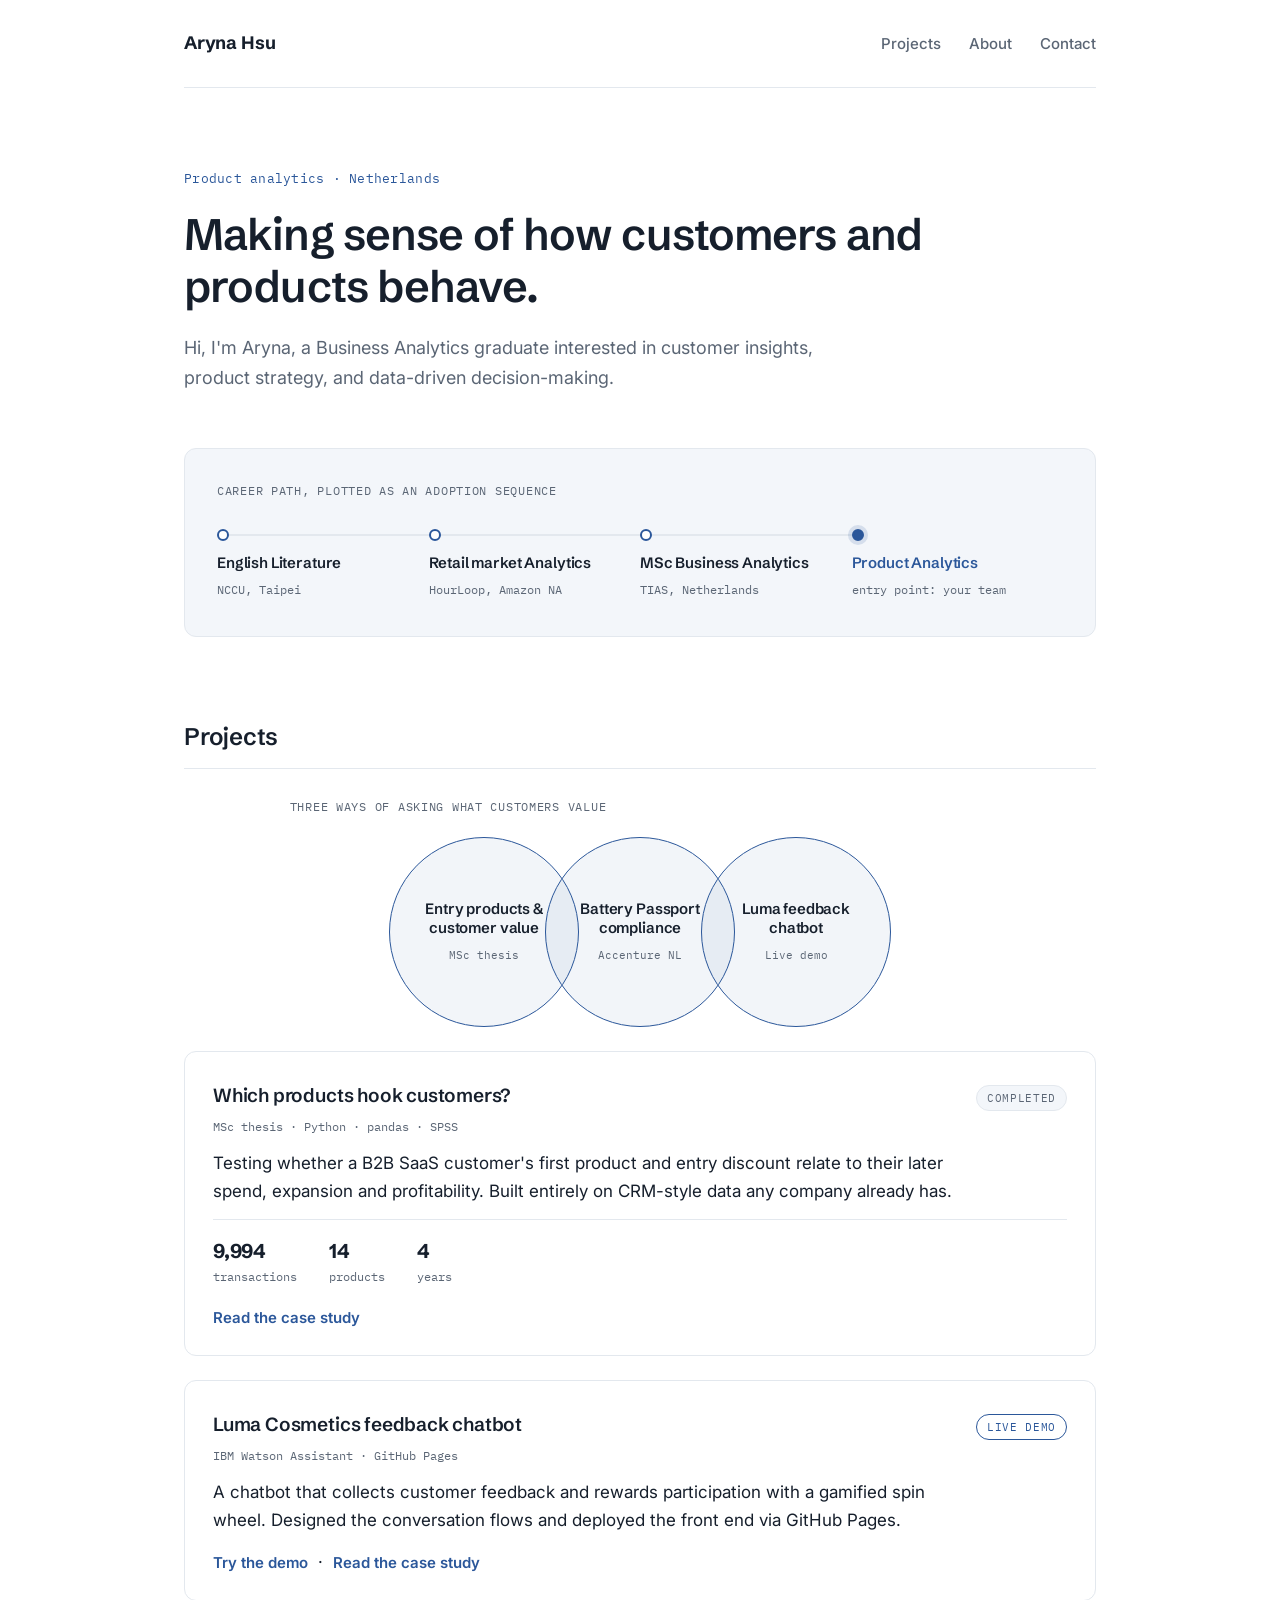
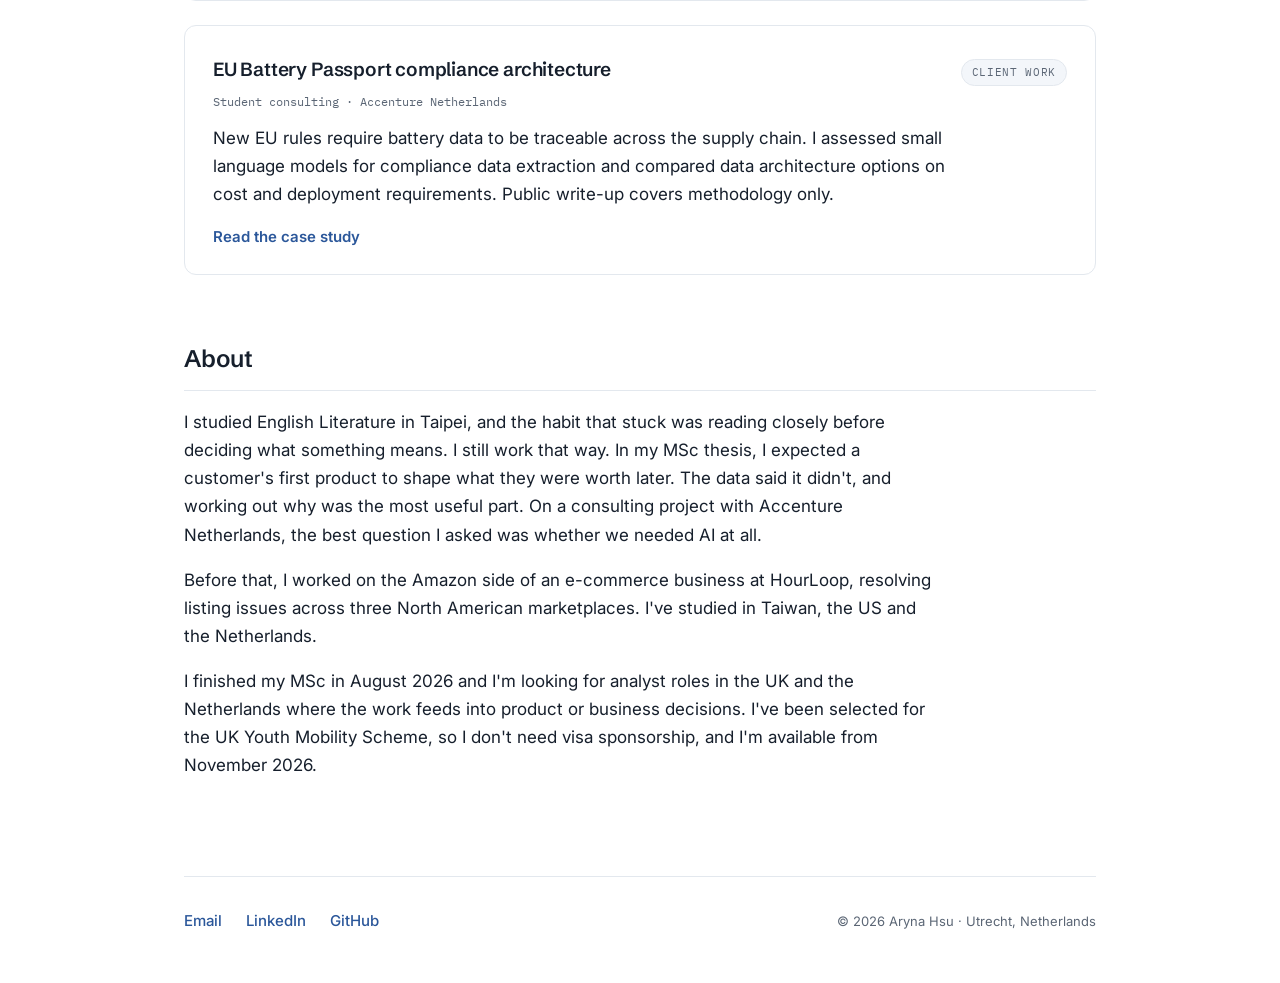
==== index.html @ 8d497cb9 "Update index.html" ====
<!DOCTYPE html>
<html lang="en">
<head>
  <meta charset="UTF-8">
  <meta name="viewport" content="width=device-width, initial-scale=1.0">
  <title>Aryna Hsu · Product Analytics</title>
  <meta name="description" content="Aryna Hsu, MSc Business Analytics. Product analytics projects on B2B SaaS customer value, EU Battery Passport compliance and customer feedback.">
  <link rel="preconnect" href="https://fonts.googleapis.com">
  <link rel="preconnect" href="https://fonts.gstatic.com" crossorigin>
  <link href="https://fonts.googleapis.com/css2?family=Schibsted+Grotesk:wght@500;600;700&family=Inter:wght@400;500;600&family=IBM+Plex+Mono:wght@400;500&display=swap" rel="stylesheet">
  <link rel="stylesheet" href="style.css">
</head>
<body>

<div class="wrap">

  <header class="site">
    <a class="name" href="index.html">Aryna Hsu</a>
    <nav aria-label="Site">
      <a href="#projects">Projects</a>
      <a href="#about">About</a>
      <a href="#contact">Contact</a>
    </nav>
  </header>

  <main>

    <section class="hero">
      <p class="kicker">Product analytics · Netherlands</p>
      <h1>Making sense of how customers and products behave.</h1>
      <p class="lede">
        Hi, I'm Aryna, a Business Analytics graduate interested in customer insights, product strategy, and data-driven decision-making.
      </p>
    </section>

    <section class="sequence-band" aria-label="Career path, plotted as an adoption sequence">
      <div class="sequence">
        <p class="seq-caption mono">Career path, plotted as an adoption sequence</p>
        <ol class="seq-track">
          <li class="seq-node">
            <span class="dot" aria-hidden="true"></span>
            <span class="what">English Literature</span>
            <span class="where">NCCU, Taipei</span>
          </li>
          <li class="seq-node">
            <span class="dot" aria-hidden="true"></span>
            <span class="what">Retail market Analytics</span>
            <span class="where">HourLoop, Amazon NA</span>
          </li>
          <li class="seq-node">
            <span class="dot" aria-hidden="true"></span>
            <span class="what">MSc Business Analytics</span>
            <span class="where">TIAS, Netherlands</span>
          </li>
          <li class="seq-node now">
            <span class="dot" aria-hidden="true"></span>
            <span class="what">Product Analytics</span>
            <span class="where">entry point: your team</span>
          </li>
        </ol>
      </div>
    </section>

    <section class="block" id="projects">
      <h2>Projects</h2>

      <p class="venn-caption mono">Three ways of asking what customers value</p>
      <div class="venn" aria-label="Project index">
        <a class="venn-circle" href="#p-thesis">
          <span class="v-title">Entry products &amp; customer value</span>
          <span class="v-meta">MSc thesis</span>
        </a>
        <a class="venn-circle" href="#p-accenture">
          <span class="v-title">Battery Passport compliance</span>
          <span class="v-meta">Accenture NL</span>
        </a>
        <a class="venn-circle" href="#p-luma">
          <span class="v-title">Luma feedback chatbot</span>
          <span class="v-meta">Live demo</span>
        </a>
      </div>

      <article class="project" id="p-thesis">
        <div class="project-head">
          <h3><a href="projects/saas-adoption-sequences.html">Which products hook customers?</a></h3>
          <span class="badge mono">Completed</span>
        </div>
        <p class="meta mono">MSc thesis · Python · pandas · SPSS</p>
        <p>
          Testing whether a B2B SaaS customer's first product and entry discount
          relate to their later spend, expansion and profitability.
          Built entirely on CRM-style data any company already has.
        </p>
        <ul class="stats mono" aria-label="Dataset at a glance">
          <li><strong>9,994</strong> transactions</li>
          <li><strong>14</strong> products</li>
          <li><strong>4</strong> years</li>
        </ul>
        <p class="links"><a href="projects/saas-adoption-sequences.html">Read the case study</a></p>
        <!-- TODO: add GitHub repo link once the notebook is published -->
      </article>

      <article class="project" id="p-luma">
        <div class="project-head">
          <h3><a href="https://ahsubi.github.io/feedback_page/">Luma Cosmetics feedback chatbot</a></h3>
          <span class="badge live mono">Live demo</span>
        </div>
        <p class="meta mono">IBM Watson Assistant · GitHub Pages</p>
        <p>
          A chatbot that collects customer feedback and rewards participation with a
          gamified spin wheel. Designed the conversation flows and deployed the
          front end via GitHub Pages.
        </p>
        <p class="links"><a href="https://ahsubi.github.io/feedback_page/">Try the demo</a> &nbsp;·&nbsp; <a href="projects/luma-chatbot.html">Read the case study</a></p>
    
      </article>

      <article class="project" id="p-accenture">
        <div class="project-head">
          <h3><a href="projects/battery-passport.html">EU Battery Passport compliance architecture</a></h3>
          <span class="badge mono">Client work</span>
        </div>
        <p class="meta mono">Student consulting · Accenture Netherlands</p>
        <p>
          New EU rules require battery data to be traceable across the supply chain.
          I assessed small language models for compliance data extraction and
          compared data architecture options on cost and deployment requirements.
          Public write-up covers methodology only.
        </p>
        <p class="links"><a href="projects/battery-passport.html">Read the case study</a></p>
      </article>

    </section>

    <section class="block" id="about">
      <h2>About</h2>
      <p>
       I studied English Literature in Taipei, and the habit that stuck was reading closely before deciding what something means. 
      I still work that way. In my MSc thesis, I expected a customer's first product to shape what they were worth later. 
      The data said it didn't, and working out why was the most useful part. 
      On a consulting project with Accenture Netherlands, the best question I asked was whether we needed AI at all.
      </p>
      <p>
       Before that, I worked on the Amazon side of an e-commerce business at HourLoop, resolving listing issues across three North American marketplaces. 
        I've studied in Taiwan, the US and the Netherlands.
      </p>
      <p>
        I finished my MSc in August 2026 and I'm looking for analyst roles in the UK and the Netherlands where the work feeds into product or business decisions. 
        I've been selected for the UK Youth Mobility Scheme, so I don't need visa sponsorship, and I'm available from November 2026.
      </p>
    </section>

  </main>

  <footer class="site" id="contact">
    <div class="foot-links">
      <a href="mailto:arynahsu@gmail.com">Email</a>
      <a href="https://linkedin.com/in/aryna-hsu-62133b234">LinkedIn</a>
      <a href="https://github.com/ahsuBI">GitHub</a>
    </div>
    <p class="colophon">&copy; 2026 Aryna Hsu · Utrecht, Netherlands</p>
  </footer>

</div>

</body>
</html>
---- style.css ----
/* ------------------------------------------------------------------
   Aryna Hsu · Portfolio — Word Blue
   Palette
     --ink        #161F2C   near-black, slate undertone (headings, body)
     --accent     #2B579A   Word blue (links, accents, current node)
     --accent-dk  #1E3F70   hover state
     --muted      #5B6675   secondary text
     --line       #E3E8EE   hairlines, borders
     --tint       #F3F6FA   sequence band, badges
   Type
     Schibsted Grotesk  display / headings
     Inter              body
     IBM Plex Mono      captions, labels, data
------------------------------------------------------------------- */

:root {
  --ink: #161F2C;
  --accent: #2B579A;
  --accent-dk: #1E3F70;
  --muted: #5B6675;
  --line: #E3E8EE;
  --tint: #F3F6FA;
  --display: "Schibsted Grotesk", system-ui, sans-serif;
  --body: "Inter", system-ui, sans-serif;
  --mono: "IBM Plex Mono", ui-monospace, monospace;
}

* { box-sizing: border-box; }

html { scroll-behavior: smooth; }
@media (prefers-reduced-motion: reduce) {
  html { scroll-behavior: auto; }
  * { animation: none !important; transition: none !important; }
}

body {
  margin: 0;
  font-family: var(--body);
  font-size: 1.0625rem;
  line-height: 1.65;
  color: var(--ink);
  background: #FFFFFF;
  -webkit-font-smoothing: antialiased;
}

.wrap {
  max-width: 960px;
  margin: 0 auto;
  padding: 0 24px;
}

.mono { font-family: var(--mono); }

a {
  color: var(--accent);
  text-decoration: none;
  border-bottom: 1px solid transparent;
  transition: border-color 120ms ease, color 120ms ease;
}
a:hover { color: var(--accent-dk); border-bottom-color: currentColor; }
a:focus-visible {
  outline: 2px solid var(--accent);
  outline-offset: 3px;
  border-radius: 2px;
}

/* ---------- header ---------- */

header.site {
  display: flex;
  align-items: baseline;
  justify-content: space-between;
  padding: 28px 0;
  border-bottom: 1px solid var(--line);
}

header.site .name {
  font-family: var(--display);
  font-weight: 700;
  font-size: 1.125rem;
  color: var(--ink);
  letter-spacing: -0.01em;
}
header.site .name:hover { color: var(--accent); border-bottom-color: transparent; }

header.site nav { display: flex; gap: 28px; }
header.site nav a {
  font-size: 0.9375rem;
  font-weight: 500;
  color: var(--muted);
}
header.site nav a:hover { color: var(--accent); }

/* ---------- hero ---------- */

.hero { padding: 80px 0 56px; }

.kicker {
  font-family: var(--mono);
  font-size: 0.8125rem;
  letter-spacing: 0.02em;
  color: var(--accent);
  margin: 0 0 20px;
}

.hero h1 {
  font-family: var(--display);
  font-weight: 600;
  font-size: clamp(1.75rem, 4.2vw, 2.75rem);
  line-height: 1.18;
  letter-spacing: -0.02em;
  margin: 0 0 20px;
  max-width: 21em;
}

.lede {
  font-size: 1.125rem;
  color: var(--muted);
  max-width: 36em;
  margin: 0;
}

/* ---------- adoption sequence (signature) ---------- */

.sequence-band {
  background: var(--tint);
  border: 1px solid var(--line);
  border-radius: 12px;
  padding: 32px 32px 36px;
  margin: 0 0 24px;
}

.seq-caption {
  font-size: 0.75rem;
  letter-spacing: 0.06em;
  text-transform: uppercase;
  color: var(--muted);
  margin: 0 0 28px;
}

.seq-track {
  list-style: none;
  margin: 0;
  padding: 0;
  display: flex;
  align-items: flex-start;
}

.seq-node {
  position: relative;
  flex: 1;
  padding: 22px 16px 0 0;
}

/* connecting line: drawn per-node so it stops at the last node */
.seq-node::before {
  content: "";
  position: absolute;
  top: 5px;
  left: 12px;
  right: -4px;
  height: 2px;
  background: var(--line);
}
.seq-node:last-child::before { display: none; }

.seq-node .dot {
  position: absolute;
  top: 0;
  left: 0;
  width: 12px;
  height: 12px;
  border-radius: 50%;
  background: #FFFFFF;
  border: 2px solid var(--accent);
}

.seq-node .what {
  display: block;
  font-family: var(--display);
  font-weight: 600;
  font-size: 0.9375rem;
  letter-spacing: -0.01em;
}

.seq-node .where {
  display: block;
  font-family: var(--mono);
  font-size: 0.75rem;
  color: var(--muted);
  margin-top: 4px;
}

.seq-node.now .dot {
  background: var(--accent);
  box-shadow: 0 0 0 4px rgba(43, 87, 154, 0.15);
}
.seq-node.now .what { color: var(--accent); }

/* ---------- sections ---------- */

.block { padding: 56px 0 8px; }

.block h2 {
  font-family: var(--display);
  font-weight: 600;
  font-size: 1.5rem;
  letter-spacing: -0.01em;
  margin: 0 0 8px;
  padding-bottom: 12px;
  border-bottom: 1px solid var(--line);
}

.block p { max-width: 44em; }

/* ---------- projects ---------- */

.project {
  border: 1px solid var(--line);
  border-radius: 12px;
  padding: 28px 28px 24px;
  margin-top: 24px;
  transition: border-color 120ms ease;
}
.project:hover { border-color: var(--accent); }

.project-head {
  display: flex;
  align-items: baseline;
  justify-content: space-between;
  gap: 16px;
  flex-wrap: wrap;
}

.project h3 {
  font-family: var(--display);
  font-weight: 600;
  font-size: 1.1875rem;
  letter-spacing: -0.01em;
  margin: 0;
}
.project h3 a { color: var(--ink); }
.project h3 a:hover { color: var(--accent); }

.badge {
  font-size: 0.6875rem;
  letter-spacing: 0.06em;
  text-transform: uppercase;
  color: var(--muted);
  background: var(--tint);
  border: 1px solid var(--line);
  border-radius: 999px;
  padding: 3px 10px;
  white-space: nowrap;
}
.badge.live {
  color: var(--accent);
  border-color: var(--accent);
  background: #FFFFFF;
}

.project .meta {
  font-size: 0.75rem;
  color: var(--muted);
  margin: 6px 0 12px;
}

.project > p { margin: 0 0 14px; }

.stats {
  list-style: none;
  display: flex;
  gap: 32px;
  margin: 0 0 16px;
  padding: 14px 0 0;
  border-top: 1px solid var(--line);
}
.stats li {
  font-size: 0.75rem;
  color: var(--muted);
}
.stats strong {
  display: block;
  font-family: var(--display);
  font-size: 1.25rem;
  font-weight: 700;
  color: var(--ink);
  letter-spacing: -0.01em;
}

.project .links { margin: 0; }
.project .links a { font-weight: 600; font-size: 0.9375rem; }

/* ---------- footer ---------- */

footer.site {
  margin-top: 72px;
  padding: 32px 0 48px;
  border-top: 1px solid var(--line);
  display: flex;
  align-items: baseline;
  justify-content: space-between;
  gap: 16px;
  flex-wrap: wrap;
}

.foot-links { display: flex; gap: 24px; }
.foot-links a { font-weight: 500; font-size: 0.9375rem; }

.colophon {
  font-size: 0.8125rem;
  color: var(--muted);
  margin: 0;
}

/* ---------- responsive ---------- */

@media (max-width: 680px) {
  .hero { padding: 56px 0 40px; }

  .sequence-band { padding: 24px 20px 28px; }

  .seq-track { flex-direction: column; }

  .seq-node { padding: 0 0 24px 28px; }
  .seq-node:last-child { padding-bottom: 0; }

  /* vertical connecting line on mobile */
  .seq-node::before {
    top: 14px;
    bottom: -2px;
    left: 5px;
    right: auto;
    width: 2px;
    height: auto;
  }

  .seq-node .dot { top: 2px; }

  header.site { flex-direction: column; gap: 12px; }
  header.site nav { gap: 20px; }
}

/* ---------- venn project index ---------- */

.venn-caption {
  font-size: 0.75rem;
  letter-spacing: 0.06em;
  text-transform: uppercase;
  color: var(--muted);
  margin: 28px 0 20px;
  text-align: center;
}

.venn {
  display: flex;
  justify-content: center;
  align-items: center;
  margin: 0 0 12px;
}

.venn-circle {
  width: 190px;
  height: 190px;
  border-radius: 50%;
  border: 1.5px solid var(--accent);
  background: rgba(43, 87, 154, 0.06);
  display: flex;
  flex-direction: column;
  align-items: center;
  justify-content: center;
  text-align: center;
  padding: 28px;
  margin-right: -34px;
  position: relative;
  transition: background 140ms ease, transform 140ms ease;
}
.venn-circle:last-child { margin-right: 0; }

/* override global link underline behaviour inside circles */
.venn-circle, .venn-circle:hover {
  border-bottom: 1.5px solid var(--accent);
}
.venn-circle:hover {
  background: rgba(43, 87, 154, 0.13);
  transform: translateY(-3px);
  z-index: 2;
}
.venn-circle:focus-visible { z-index: 2; }

.venn-circle .v-title {
  font-family: var(--display);
  font-weight: 600;
  font-size: 0.9375rem;
  line-height: 1.25;
  letter-spacing: -0.01em;
  color: var(--ink);
}
.venn-circle:hover .v-title { color: var(--accent); }

.venn-circle .v-meta {
  font-family: var(--mono);
  font-size: 0.6875rem;
  color: var(--muted);
  margin-top: 8px;
}

@media (max-width: 680px) {
  .venn { flex-direction: column; }
  .venn-circle {
    width: 170px;
    height: 170px;
    margin-right: 0;
    margin-bottom: -30px;
  }
  .venn-circle:last-child { margin-bottom: 0; }
}
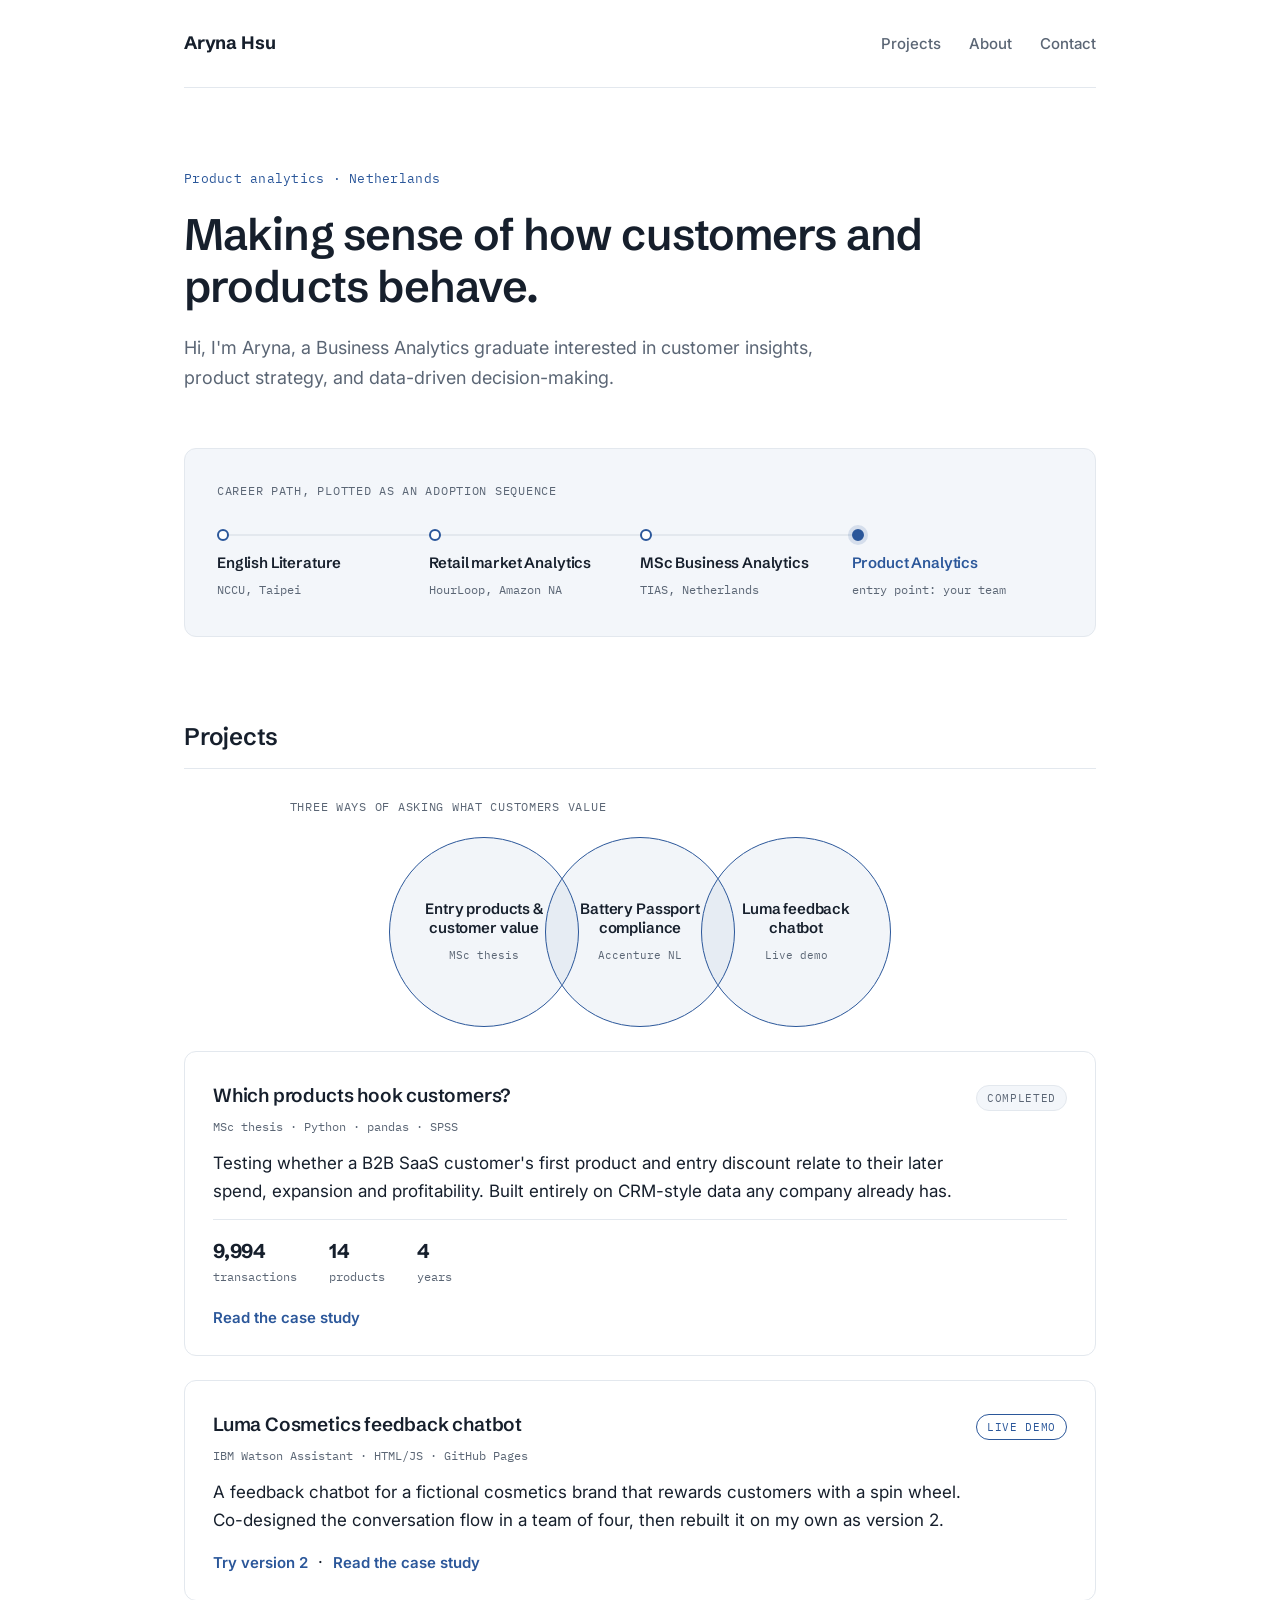
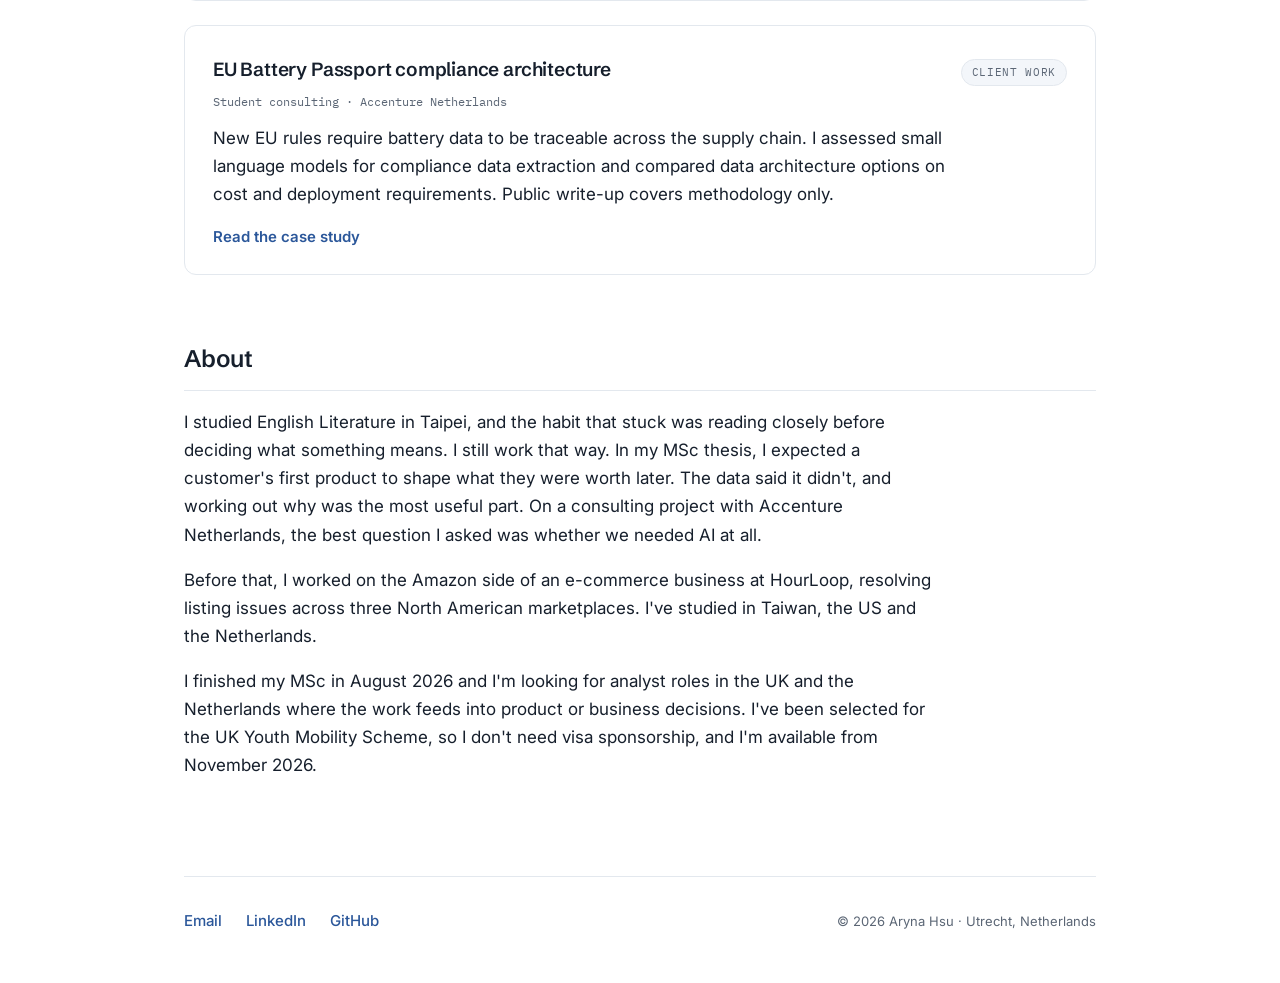
==== commit deb0a9ee: "Update index.html" ====
--- a/index.html
+++ b/index.html
@@ -102,17 +102,16 @@
 
       <article class="project" id="p-luma">
         <div class="project-head">
-          <h3><a href="https://ahsubi.github.io/feedback_page/">Luma Cosmetics feedback chatbot</a></h3>
+                    <h3><a href="projects/luma-chatbot.html">Luma Cosmetics feedback chatbot</a></h3>
           <span class="badge live mono">Live demo</span>
         </div>
-        <p class="meta mono">IBM Watson Assistant · GitHub Pages</p>
+        <p class="meta mono">IBM Watson Assistant · HTML/JS · GitHub Pages</p>
         <p>
-          A chatbot that collects customer feedback and rewards participation with a
-          gamified spin wheel. Designed the conversation flows and deployed the
-          front end via GitHub Pages.
+          A feedback chatbot for a fictional cosmetics brand that rewards customers
+          with a spin wheel. Co-designed the conversation flow in a team of four,
+          then rebuilt it on my own as version 2.
         </p>
-        <p class="links"><a href="https://ahsubi.github.io/feedback_page/">Try the demo</a> &nbsp;·&nbsp; <a href="projects/luma-chatbot.html">Read the case study</a></p>
-    
+        <p class="links"><a href="https://ahsubi.github.io/feedback_page/v2.html">Try version 2</a> &nbsp;·&nbsp; <a href="projects/luma-chatbot.html">Read the case study</a></p>
       </article>
 
       <article class="project" id="p-accenture">
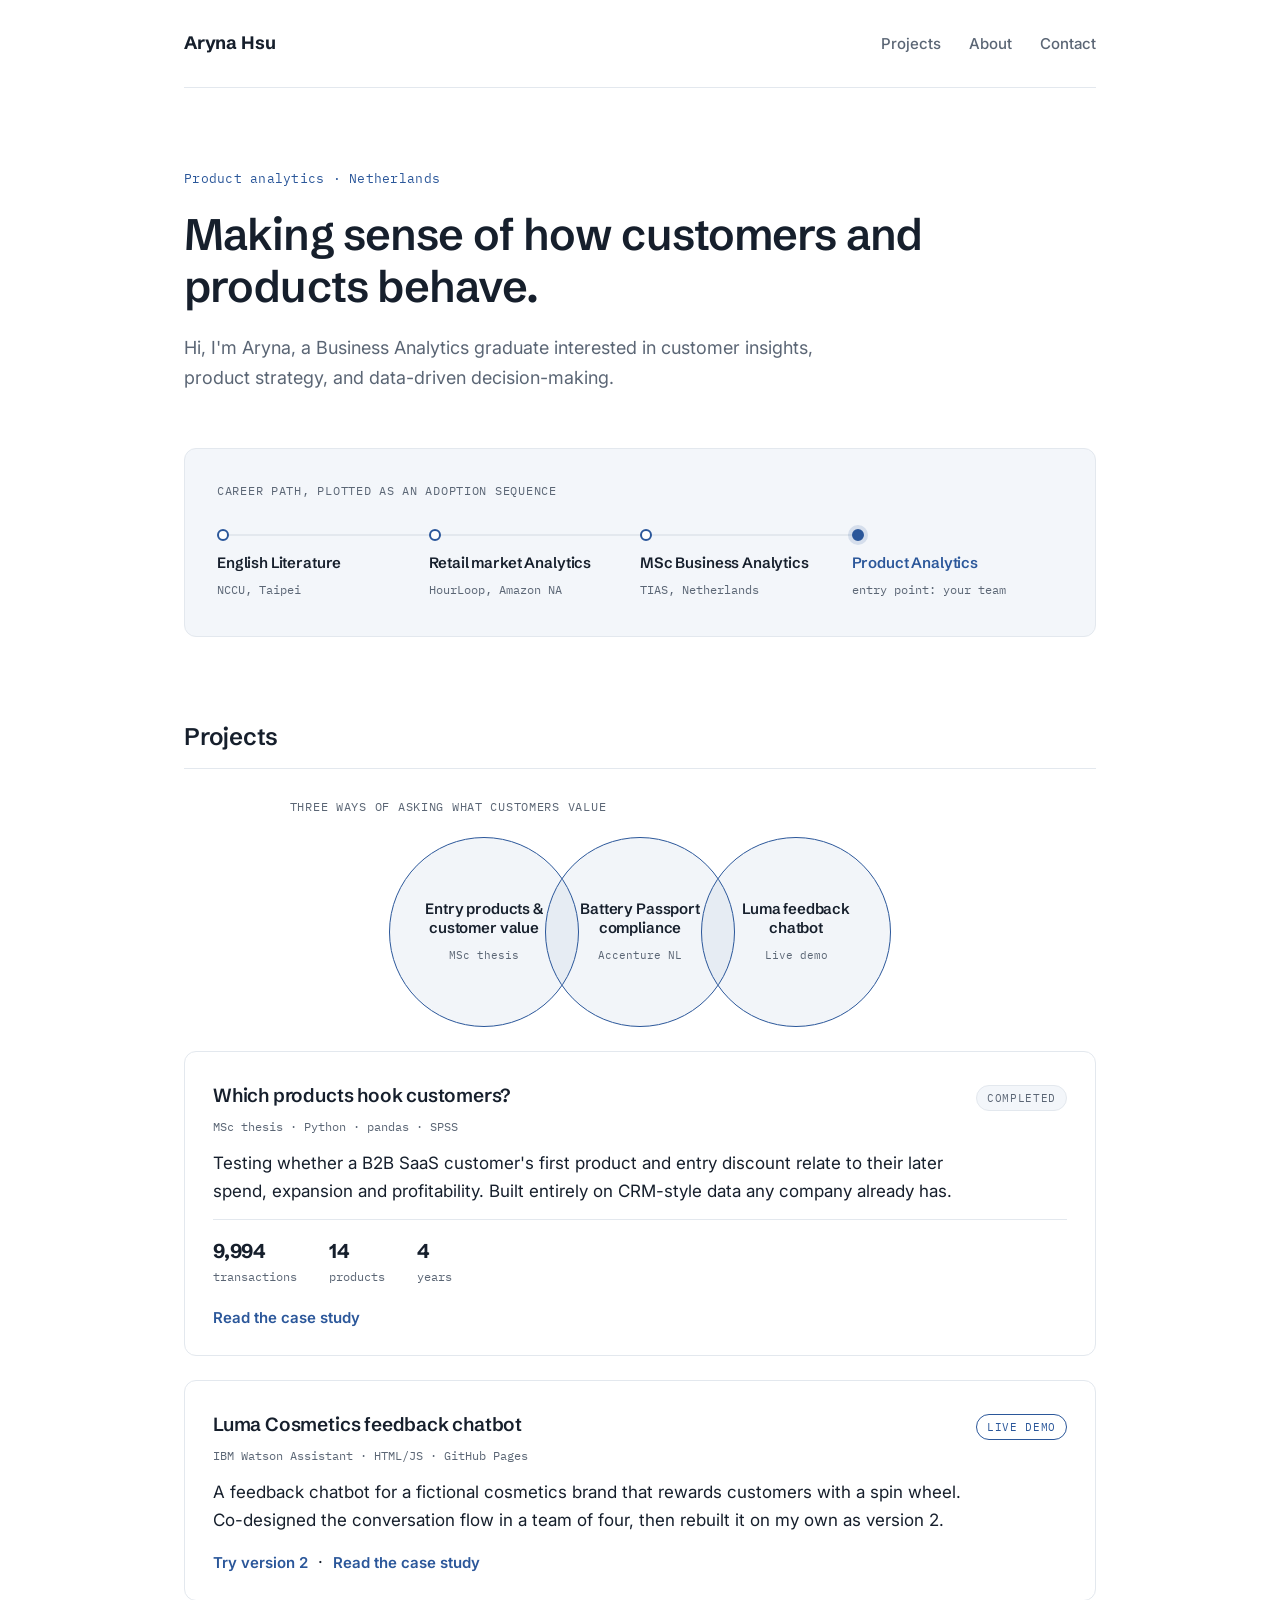
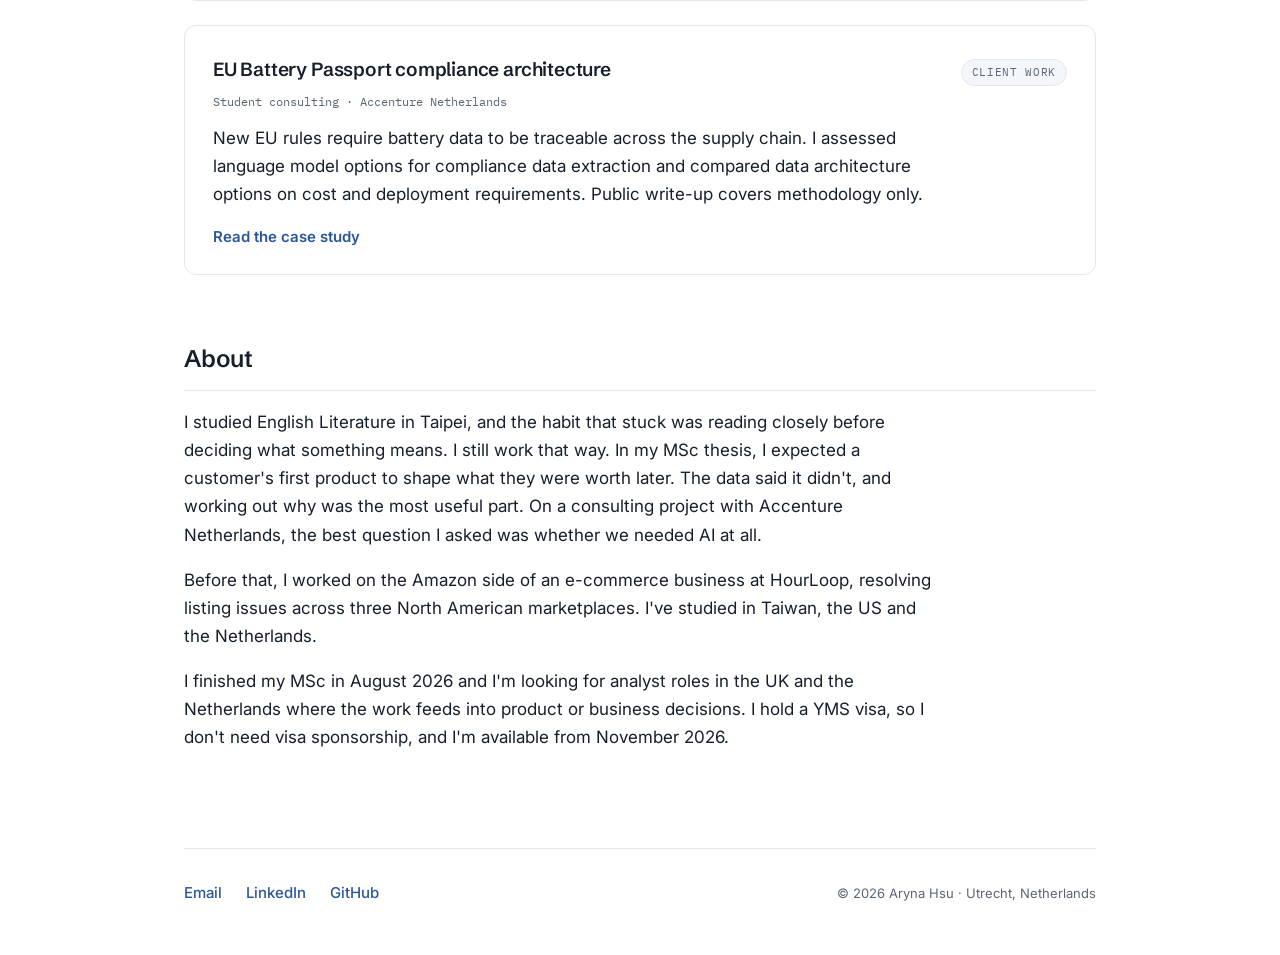
==== commit 337d1628: "Update index.html" ====
--- a/index.html
+++ b/index.html
@@ -122,7 +122,7 @@
         <p class="meta mono">Student consulting · Accenture Netherlands</p>
         <p>
           New EU rules require battery data to be traceable across the supply chain.
-          I assessed small language models for compliance data extraction and
+          I assessed language model options for compliance data extraction and
           compared data architecture options on cost and deployment requirements.
           Public write-up covers methodology only.
         </p>
@@ -145,7 +145,7 @@
       </p>
       <p>
         I finished my MSc in August 2026 and I'm looking for analyst roles in the UK and the Netherlands where the work feeds into product or business decisions. 
-        I've been selected for the UK Youth Mobility Scheme, so I don't need visa sponsorship, and I'm available from November 2026.
+        I hold a YMS visa, so I don't need visa sponsorship, and I'm available from November 2026.
       </p>
     </section>
 
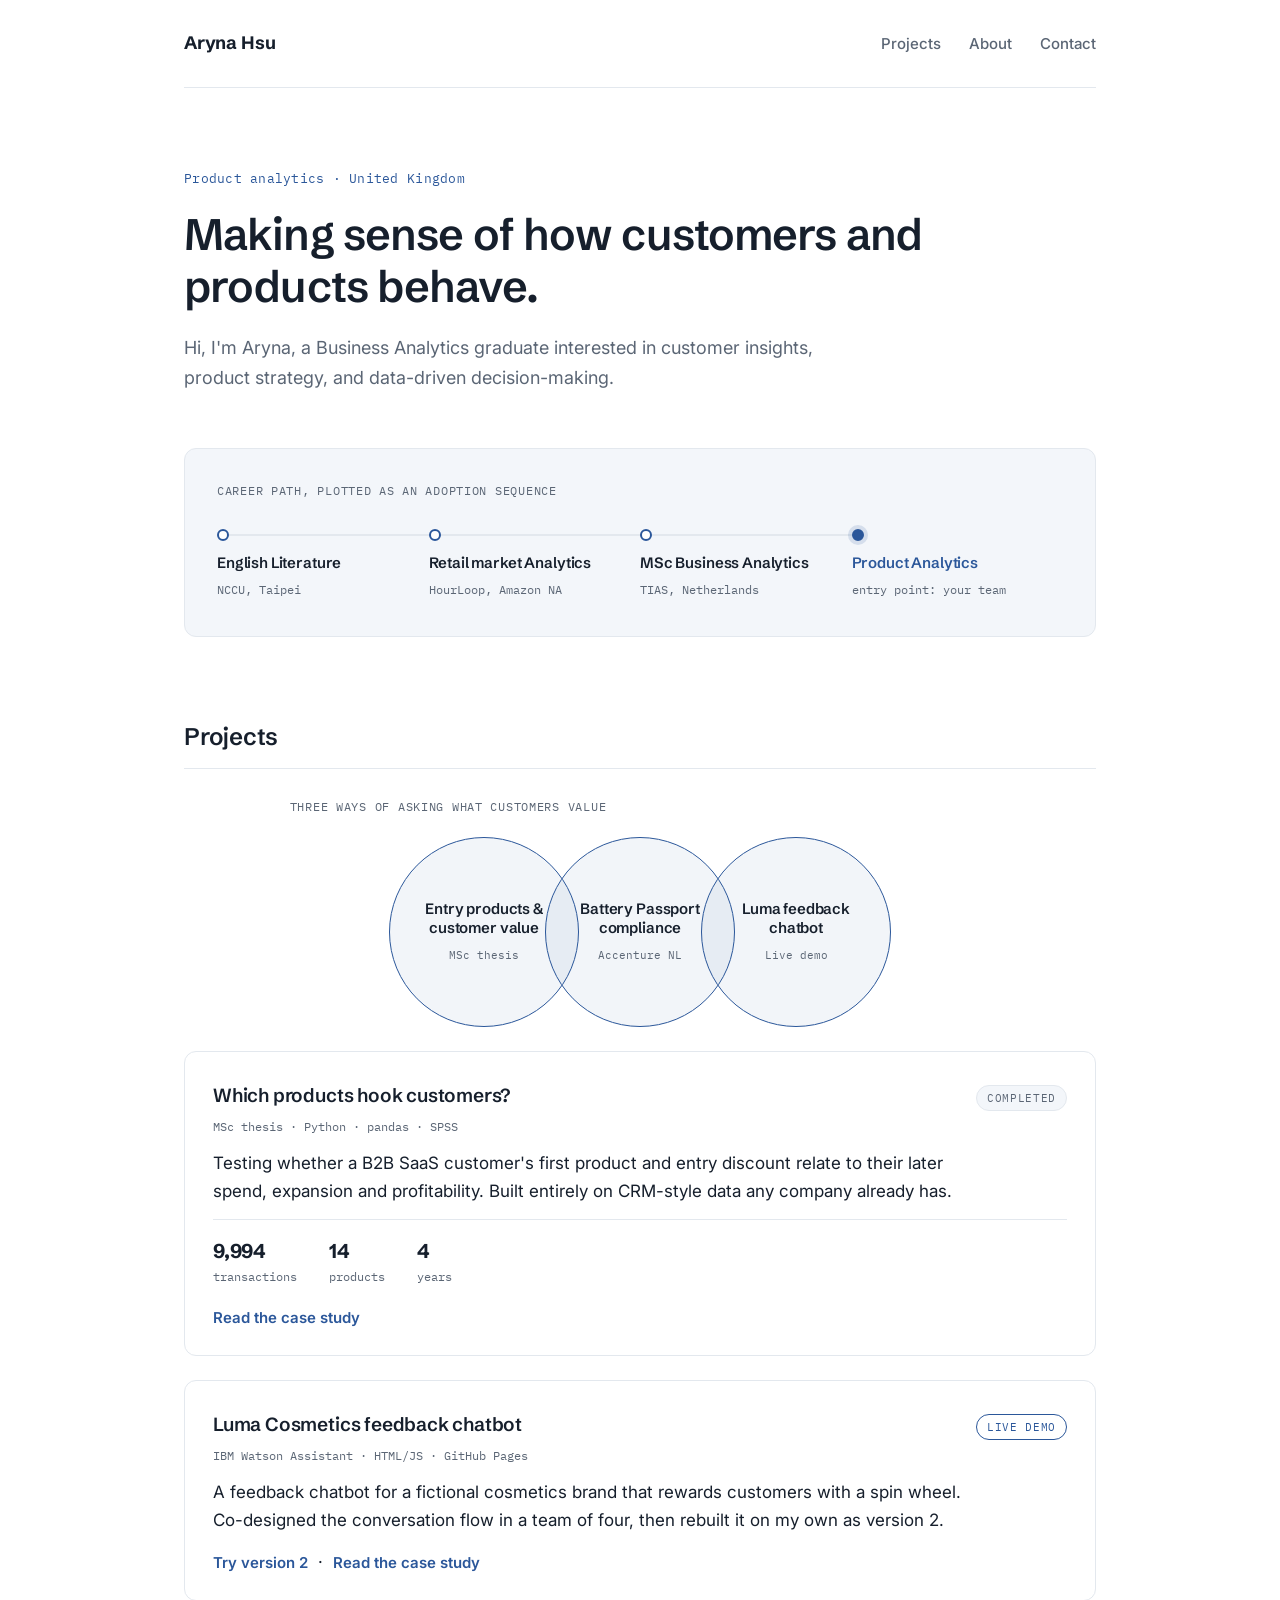
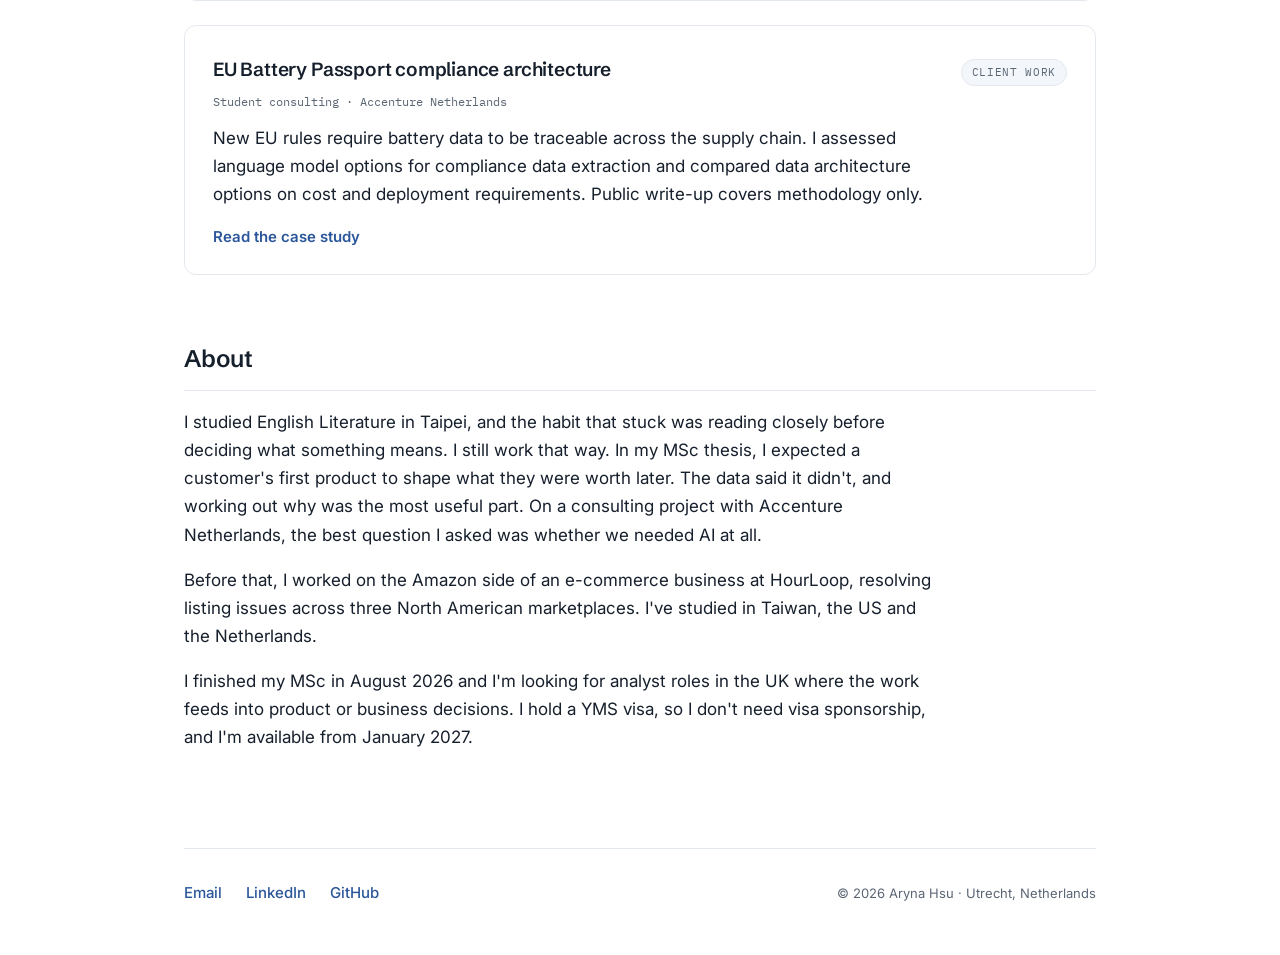
==== commit c5a2a976: "Update index.html" ====
--- a/index.html
+++ b/index.html
@@ -26,7 +26,7 @@
   <main>
 
     <section class="hero">
-      <p class="kicker">Product analytics · Netherlands</p>
+      <p class="kicker">Product analytics · United Kingdom</p>
       <h1>Making sense of how customers and products behave.</h1>
       <p class="lede">
         Hi, I'm Aryna, a Business Analytics graduate interested in customer insights, product strategy, and data-driven decision-making.
@@ -144,8 +144,8 @@
         I've studied in Taiwan, the US and the Netherlands.
       </p>
       <p>
-        I finished my MSc in August 2026 and I'm looking for analyst roles in the UK and the Netherlands where the work feeds into product or business decisions. 
-        I hold a YMS visa, so I don't need visa sponsorship, and I'm available from November 2026.
+        I finished my MSc in August 2026 and I'm looking for analyst roles in the UK where the work feeds into product or business decisions. 
+        I hold a YMS visa, so I don't need visa sponsorship, and I'm available from January 2027.
       </p>
     </section>
 
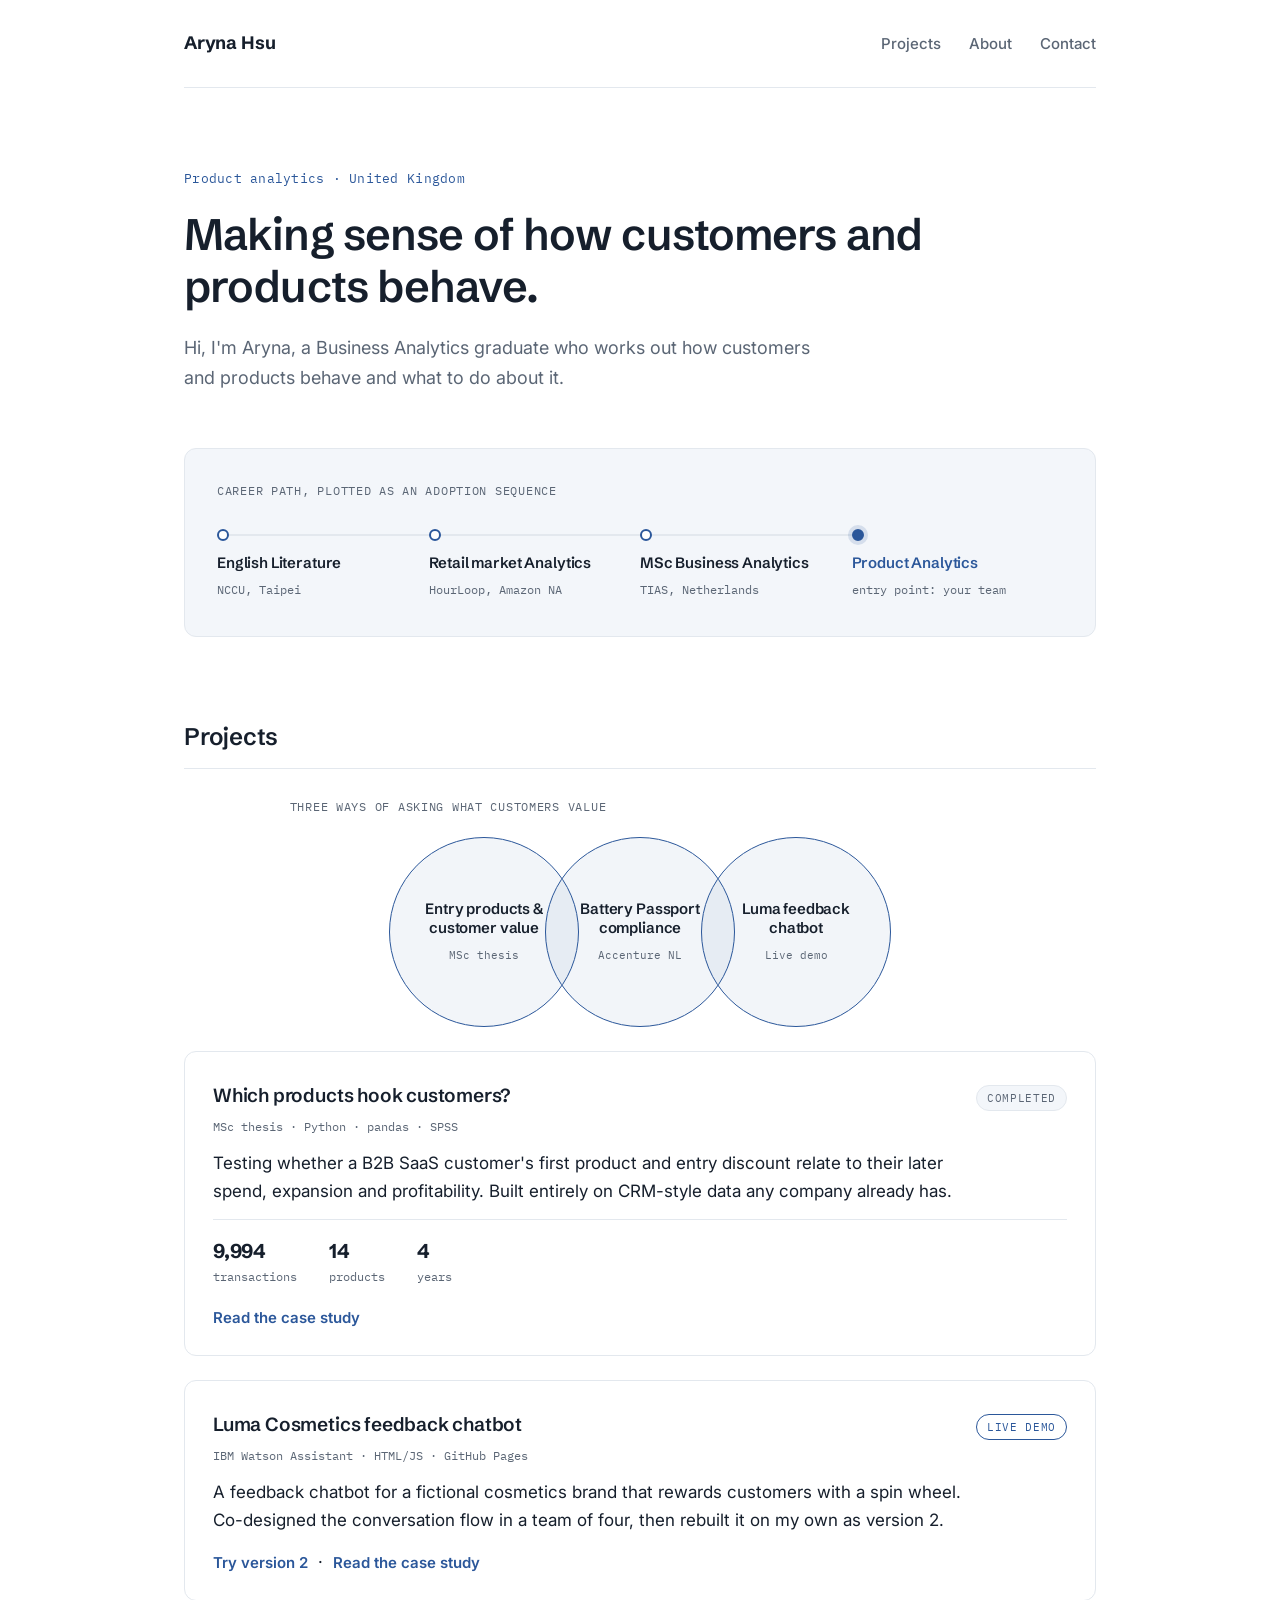
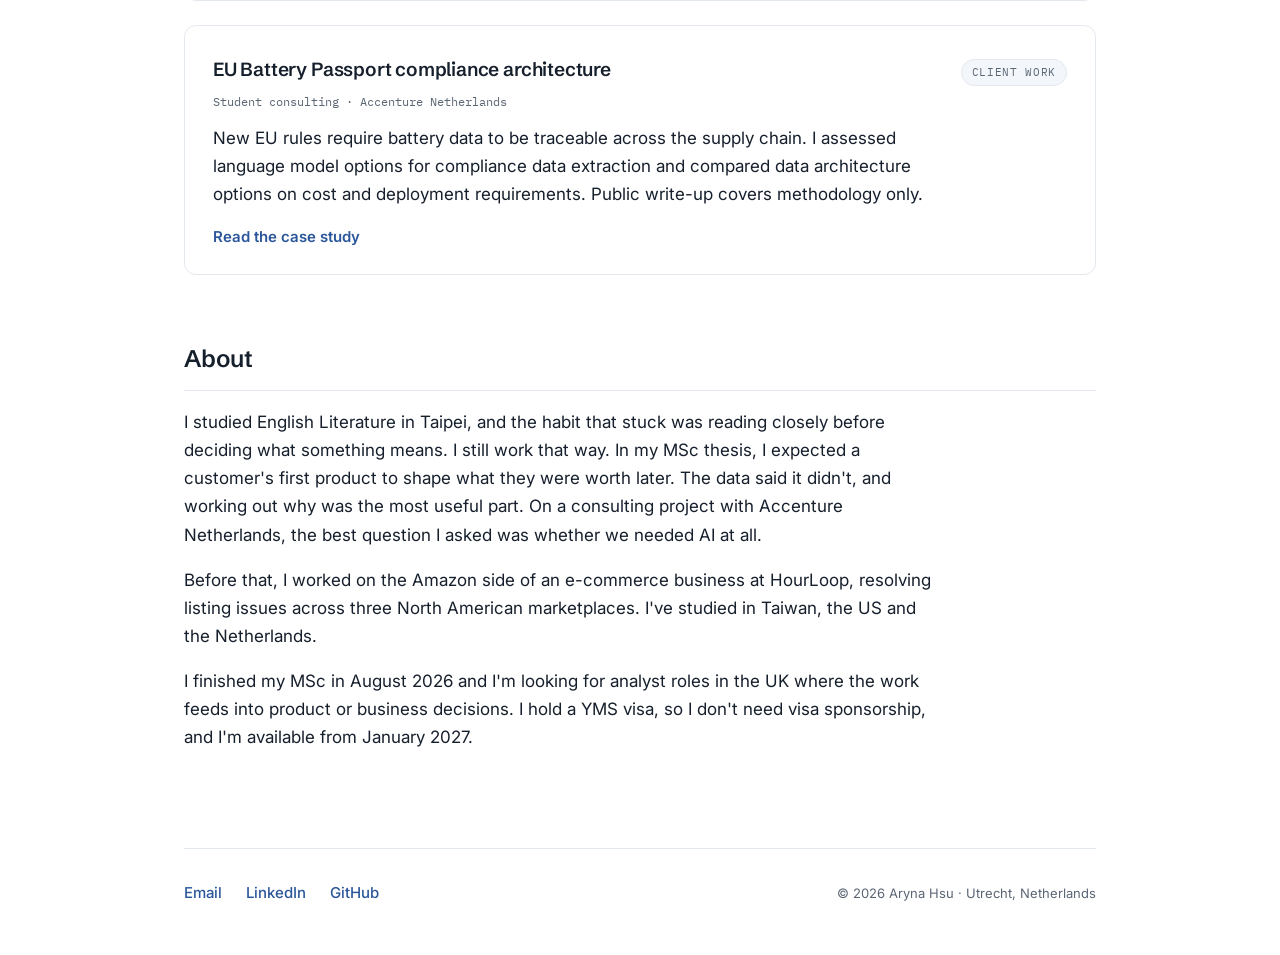
==== commit 54061e5d: "Update index.html" ====
--- a/index.html
+++ b/index.html
@@ -29,7 +29,7 @@
       <p class="kicker">Product analytics · United Kingdom</p>
       <h1>Making sense of how customers and products behave.</h1>
       <p class="lede">
-        Hi, I'm Aryna, a Business Analytics graduate interested in customer insights, product strategy, and data-driven decision-making.
+        Hi, I'm Aryna, a Business Analytics graduate who works out how customers and products behave and what to do about it.
       </p>
     </section>
 
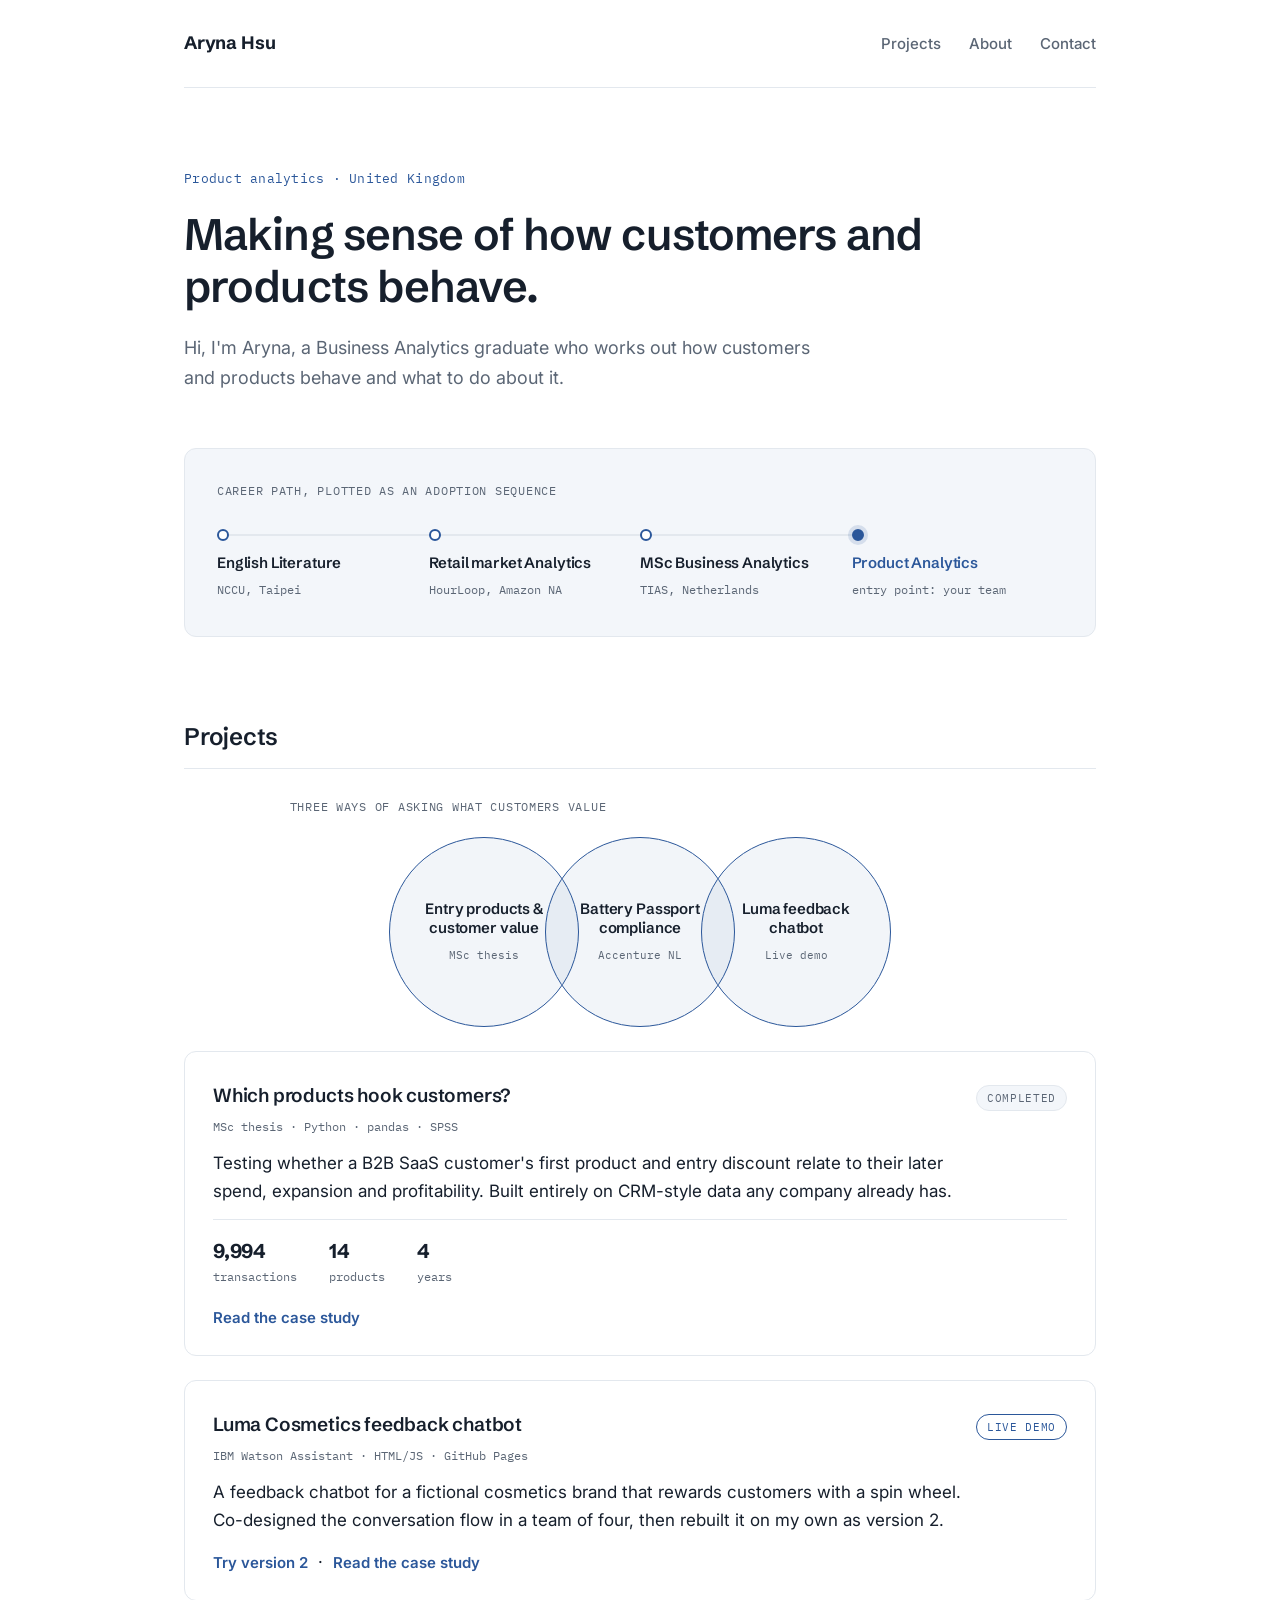
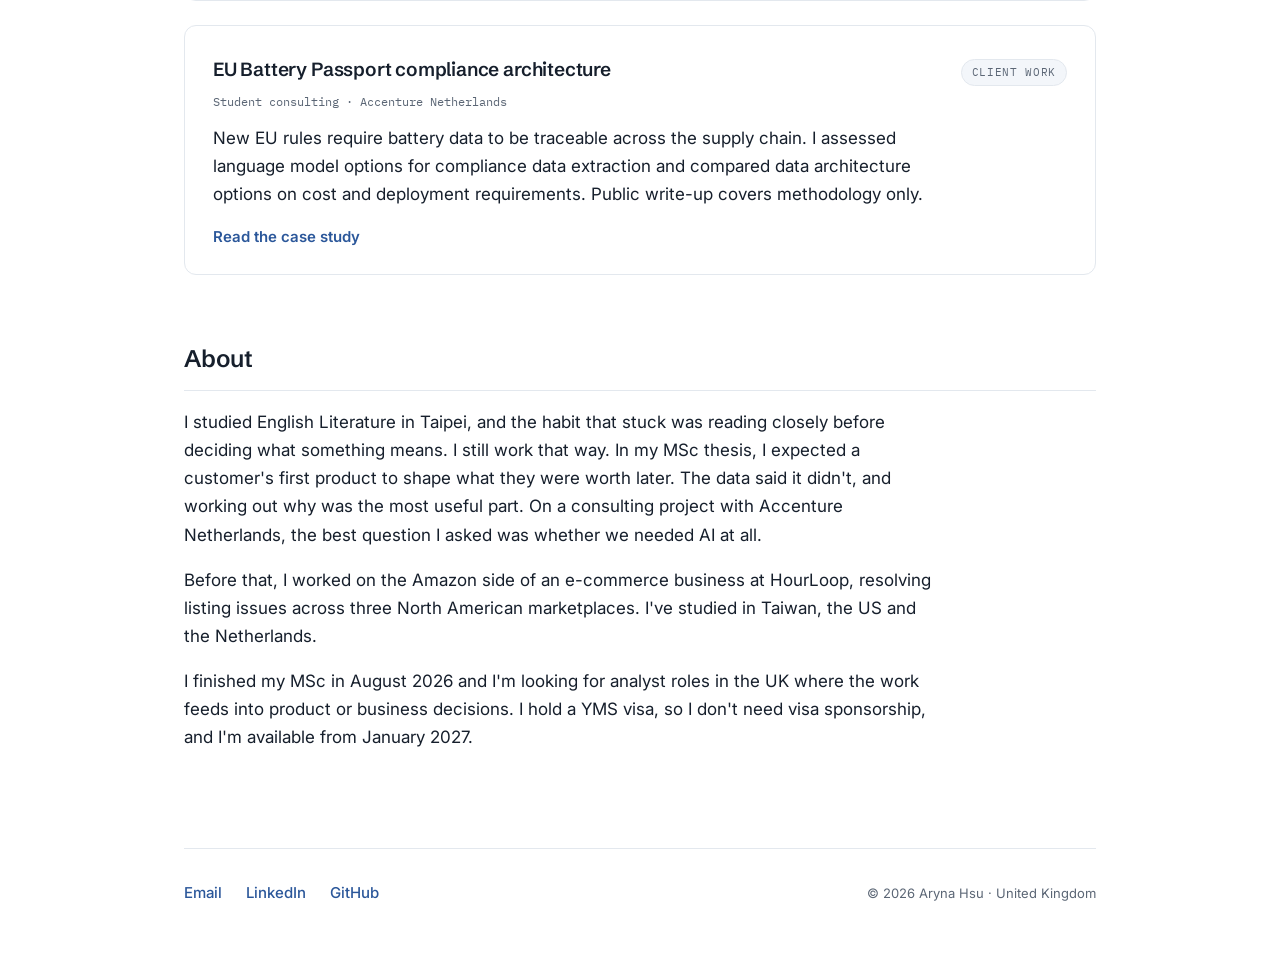
==== commit fa1aba5d: "Update index.html" ====
--- a/index.html
+++ b/index.html
@@ -157,7 +157,7 @@
       <a href="https://linkedin.com/in/aryna-hsu-62133b234">LinkedIn</a>
       <a href="https://github.com/ahsuBI">GitHub</a>
     </div>
-    <p class="colophon">&copy; 2026 Aryna Hsu · Utrecht, Netherlands</p>
+    <p class="colophon">&copy; 2026 Aryna Hsu · United Kingdom</p>
   </footer>
 
 </div>
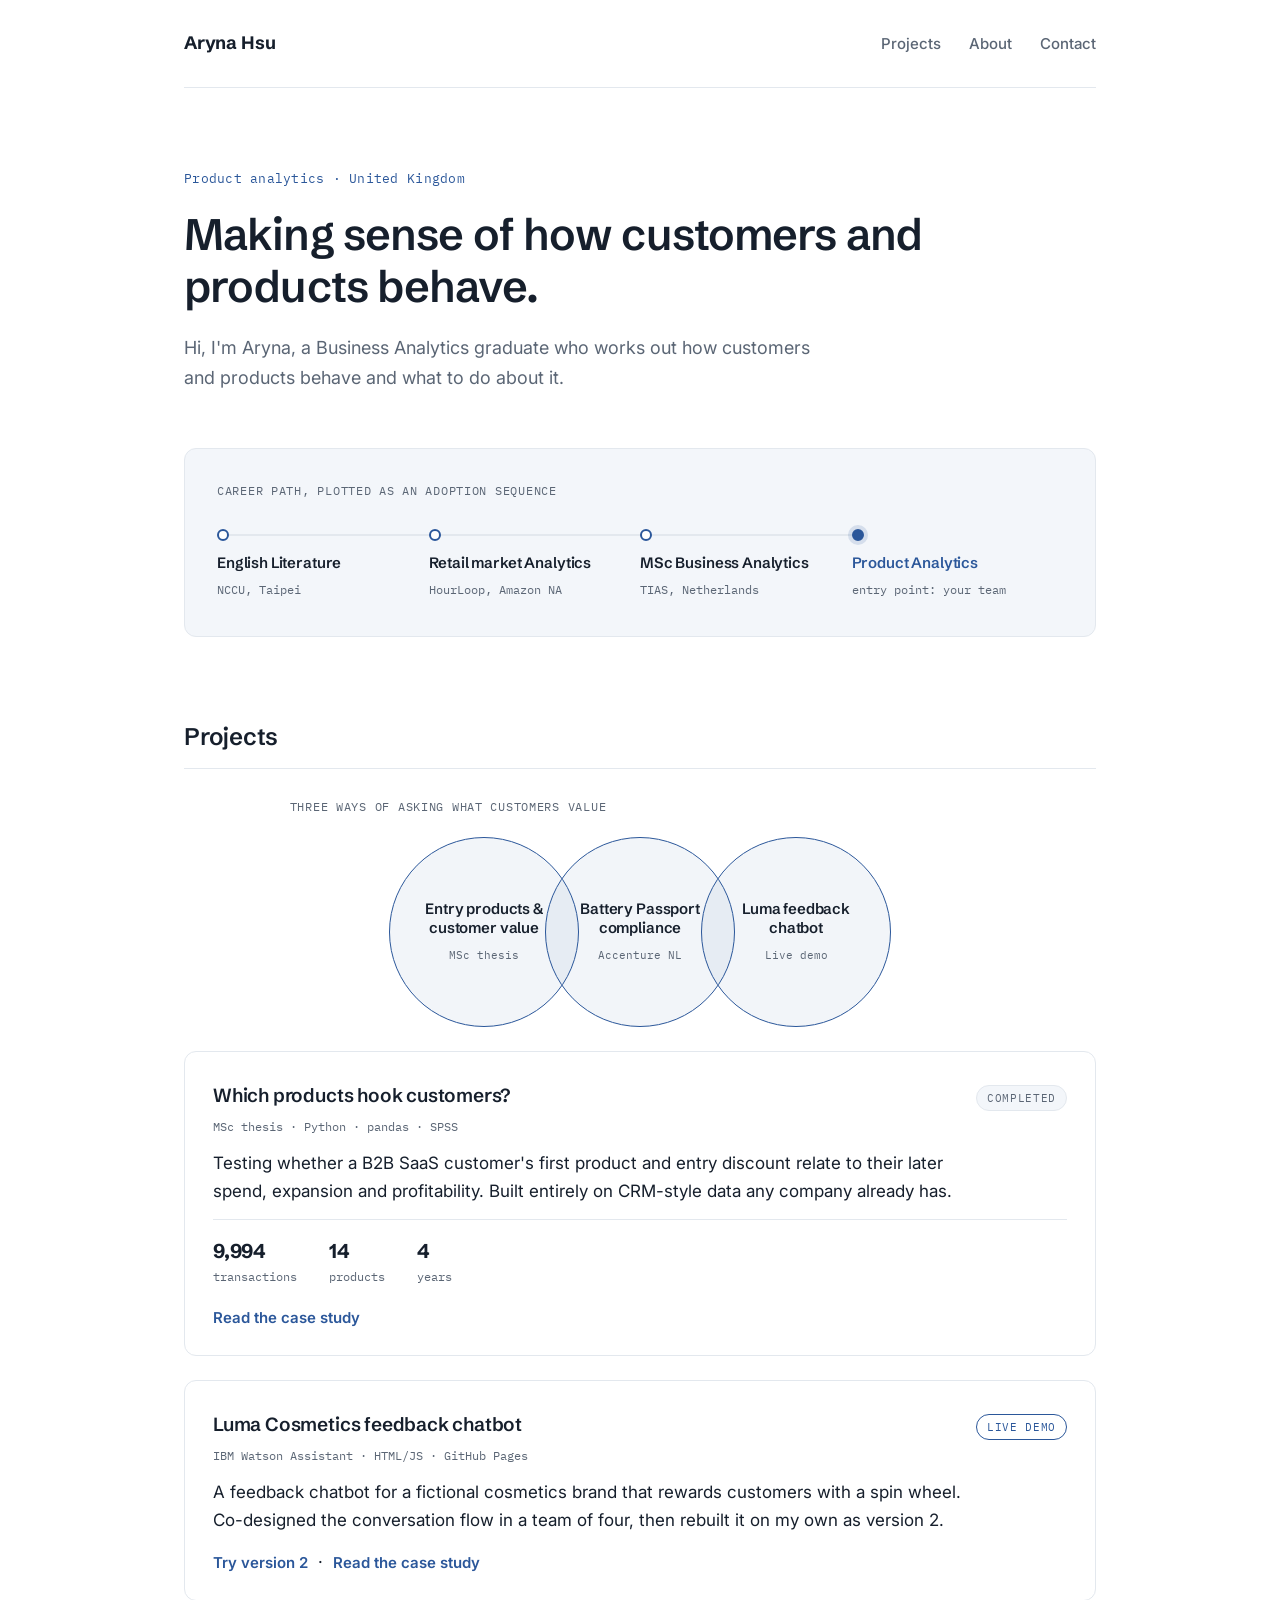
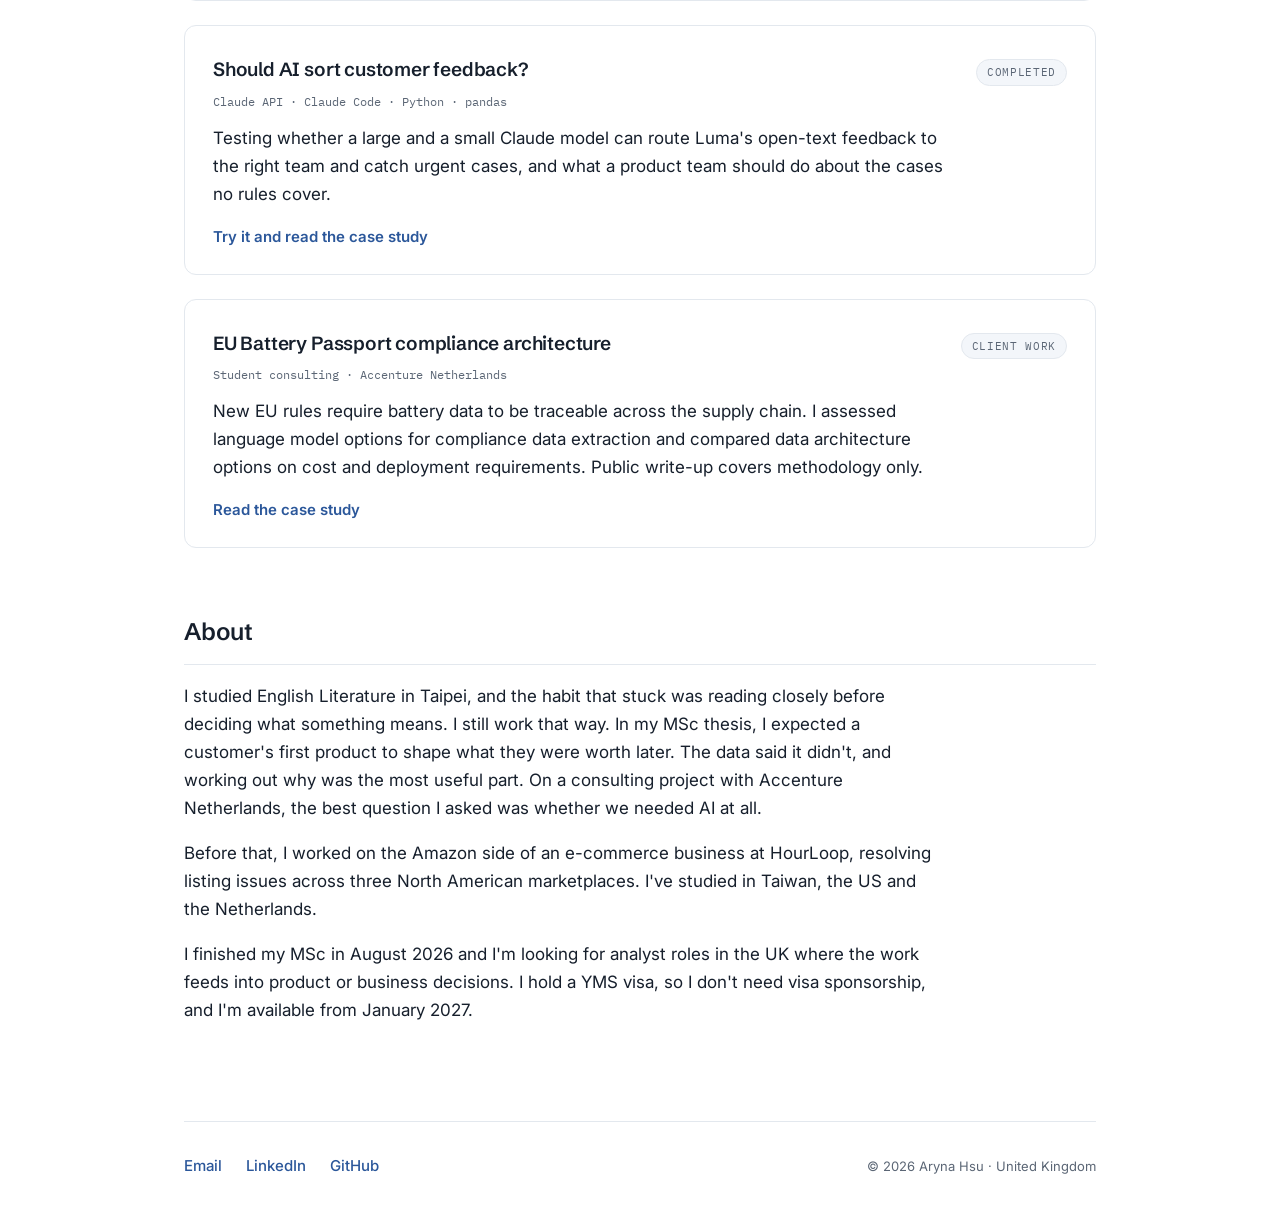
==== commit 0f880fea: "Update index.html" ====
--- a/index.html
+++ b/index.html
@@ -113,6 +113,19 @@
         </p>
         <p class="links"><a href="https://ahsubi.github.io/feedback_page/v2.html">Try version 2</a> &nbsp;·&nbsp; <a href="projects/luma-chatbot.html">Read the case study</a></p>
       </article>
+            <article class="project" id="p-luma-eval">
+        <div class="project-head">
+          <h3><a href="projects/luma-ai-eval.html">Should AI sort customer feedback?</a></h3>
+          <span class="badge mono">Completed</span>
+        </div>
+        <p class="meta mono">Claude API · Claude Code · Python · pandas</p>
+        <p>
+          Testing whether a large and a small Claude model can route Luma's open-text
+          feedback to the right team and catch urgent cases, and what a product team
+          should do about the cases no rules cover.
+        </p>
+        <p class="links"><a href="projects/luma-ai-eval.html">Try it and read the case study</a></p>
+      </article>
 
       <article class="project" id="p-accenture">
         <div class="project-head">
